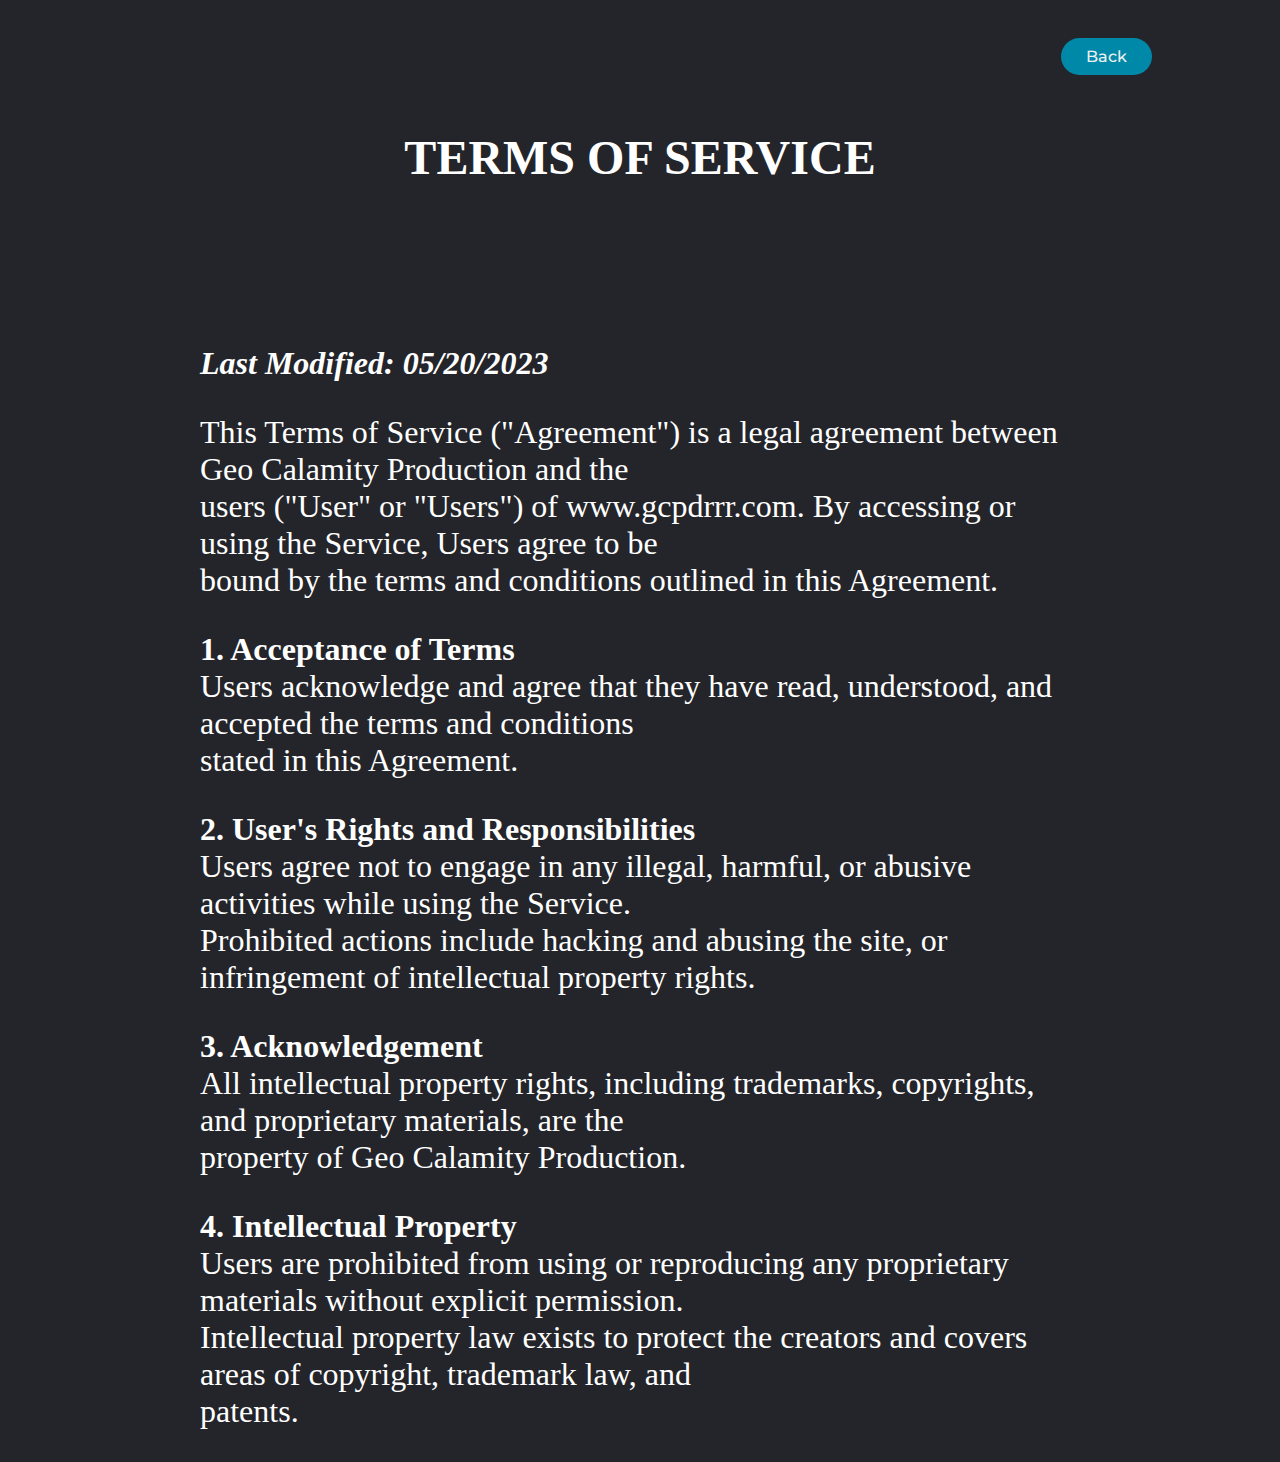
==== termsofservice.html @ 7b8bf27d "index.html" ====
<!DOCTYPE html>
    <head>
        <meta charset="utf-8">
        <meta http-equiv="X-UA-Compatible" content="IE=edge">
        <title>Terms of Service</title>
        <meta name="description" content="">
        <meta name="viewport" content="width=device-width, initial-scale=1.0">
        <link rel="stylesheet" href="tos_style.css">
        <link rel="stylesheet" href="https://cdnjs.cloudflare.com/ajax/libs/font-awesome/6.4.0/css/all.min.css" integrity="sha512-iecdLmaskl7CVkqkXNQ/ZH/XLlvWZOJyj7Yy7tcenmpD1ypASozpmT/E0iPtmFIB46ZmdtAc9eNBvH0H/ZpiBw==" crossorigin="anonymous" referrerpolicy="no-referrer" />
    </head>
    <body>
        <div>
            <header>
                <nav>
                <ul class="nav_links">
                </ul>
                </nav>
                <a class="cta" href="index.html"><button>Back</button></a>   
            </header>
        </div>
        &nbsp;

        <div>
            <main>
                <div>
                    <section id="hero">
                        <H1>TERMS OF SERVICE</H1>

                            <section id="bod">
                            <h6><i>Last Modified: 05/20/2023</i></h6>
                            <p>This Terms of Service ("Agreement") is a legal agreement between Geo Calamity Production and the<br> 
                                users ("User" or "Users") of www.gcpdrrr.com. By accessing or using the Service, Users agree to be<br>
                                bound by the terms and conditions outlined in this Agreement.</P>
                                </section>
                                
                                <section id="par1">
                                <b>1.  Acceptance of Terms</b>
                                <p>Users acknowledge and agree that they have read, understood, and accepted the terms and conditions<br><p>
                                stated in this Agreement.</p>
                                </section>
                          
                                <section id="par2">
                                <b>2.  User's Rights and Responsibilities</b>
                                <p>Users agree not to engage in any illegal, harmful, or abusive activities while using the Service.<br>
                                    Prohibited actions include hacking and abusing the site, or infringement of intellectual property rights.</p>
                               </section>
                                
                               <section id="par3">
                                <b>3.  Acknowledgement</b>
                                <p>All intellectual property rights, including trademarks, copyrights, and proprietary materials, are the </br>
                                    property of Geo Calamity Production.</p>
                              </section>
                                
                                <section id="par4">
                                <b>4.  Intellectual Property</b>
                                <p>Users are prohibited from using or reproducing any proprietary materials without explicit permission.<br>
                                Intellectual property law exists to protect the creators and covers areas of copyright, trademark law, and <br>patents.</p>
                                </section>
                                
                                
                    </section>
                </div>
            </main>
        </div>
    </body>

</html>
---- tos_style.css ----
@import url('https://fonts.googleapis.com/css2?family=Montserrat:wght@500&display=swap');

*{
    box-sizing: border-box;
    margin: 0;
    pad: 0;
    background-color: #24252A;
}
li, a, button{
    font-family: "Montserrat", sans-serif;
    font-weight: 500;
    font-size: 16px;
    color: #edf0f1;
    text-decoration: none;
}

header {
    height: 7rem;
    display: flex;
    margin: 0 auto;
    display: flex;
    justify-content: flex-end;
    align-items: center;
    padding: 30px 10%;
}

.logo {
    height: 250px;
    width: 270px;
    cursor: pointer;
    margin-right: auto;
}

.nav_links {
    list-style: none
}

.nav_links li {
    display: inline-block;
    padding: 0px 20px;
}

.nav_links li a {
    transition: all 0.3s ease 0s;
}

.nav_links li a:hover {
    color: #0088a9;
}

button {
    margin-left: 20px;
    padding: 9px 25px;
    background-color: rgba(0,136,169,1);
    border: none;
    border-radius: 50px;
    cursor: pointer;
    transition: all 0.3s ease 0s;
}

button:hover {
    background-color: rgba(0,136,169,0.8);
}


.nav_links .toggle_btn {
    color: #edf0f1;
    font-size: 1.5rem;
    cursor: pointer;
    display:none;
}

/*HERO*/
section#hero {
    padding: 0px 200px;
    height: calc(100v - 60px);
    display: flex;
    flex-direction: column;
    align-items: left;
    justify-content: center;
    text-align: center;
    color: #fff;
}

#hero h1 {
    font-size: 3rem;
    margin-bottom: 10rem;
}

#hero h6 {
    font-size: 2rem;
    margin-bottom: 2rem;
    text-align: left;
}

section#bod {
    text-align: left;
    font-size: 2rem;
    margin-bottom: 2rem;
}

section#par1 {
    text-align: left;
    font-size: 2rem;
    margin-bottom: 2rem;
}

section#par2 {
    text-align: left;
    font-size: 2rem;
    margin-bottom: 2rem;
}

section#par3 {
    text-align: left;
    font-size: 2rem;
    margin-bottom: 2rem;
}

section#par4 {
    text-align: left;
    font-size: 2rem;
    margin-bottom: 2rem;
}
/* scrollbar */

body::-webkit-scrollbar {
    width: 0.25rem;
}
body::-webkit-scrollbar-track {
    background: #004B23;
}
body::-webkit-scrollbar-thumb {
    background: #CCFF33;
}
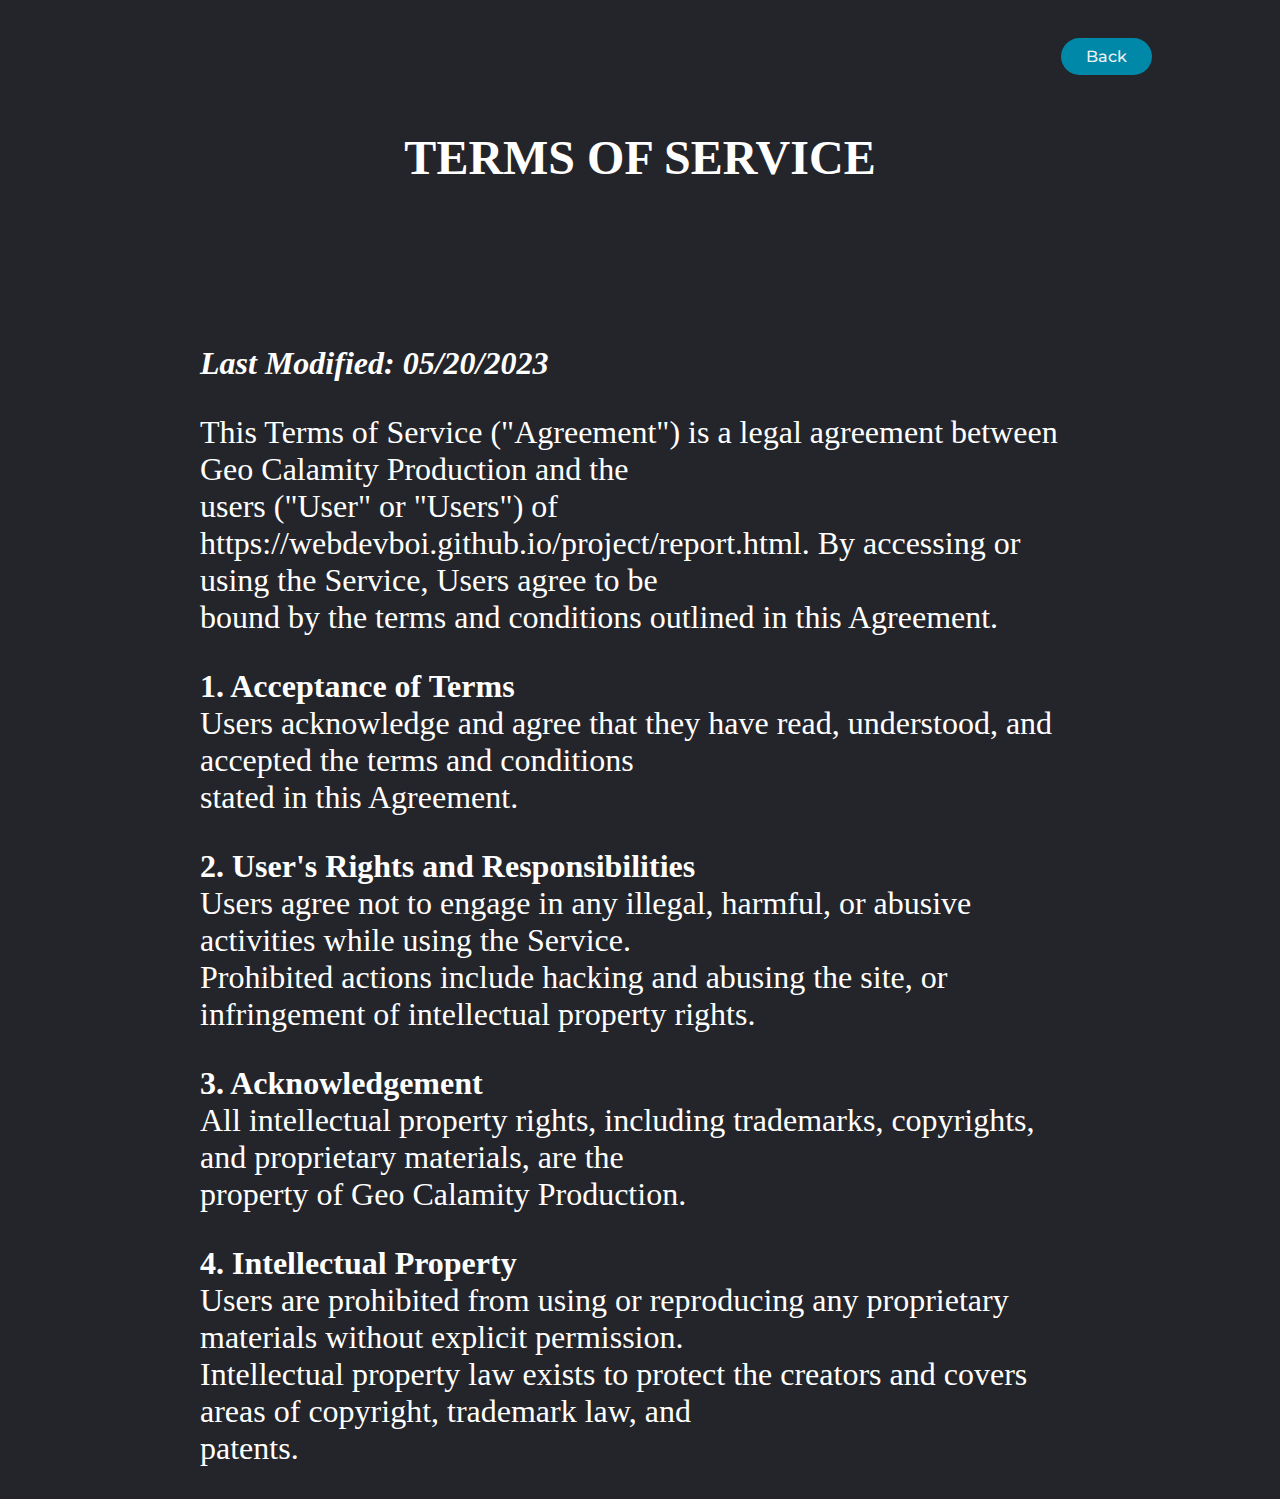
==== commit 83e3dd61: "Update termsofservice.html" ====
--- a/termsofservice.html
+++ b/termsofservice.html
@@ -29,7 +29,7 @@
                             <section id="bod">
                             <h6><i>Last Modified: 05/20/2023</i></h6>
                             <p>This Terms of Service ("Agreement") is a legal agreement between Geo Calamity Production and the<br> 
-                                users ("User" or "Users") of www.gcpdrrr.com. By accessing or using the Service, Users agree to be<br>
+                                users ("User" or "Users") of https://webdevboi.github.io/project/report.html. By accessing or using the Service, Users agree to be<br>
                                 bound by the terms and conditions outlined in this Agreement.</P>
                                 </section>
                                 
